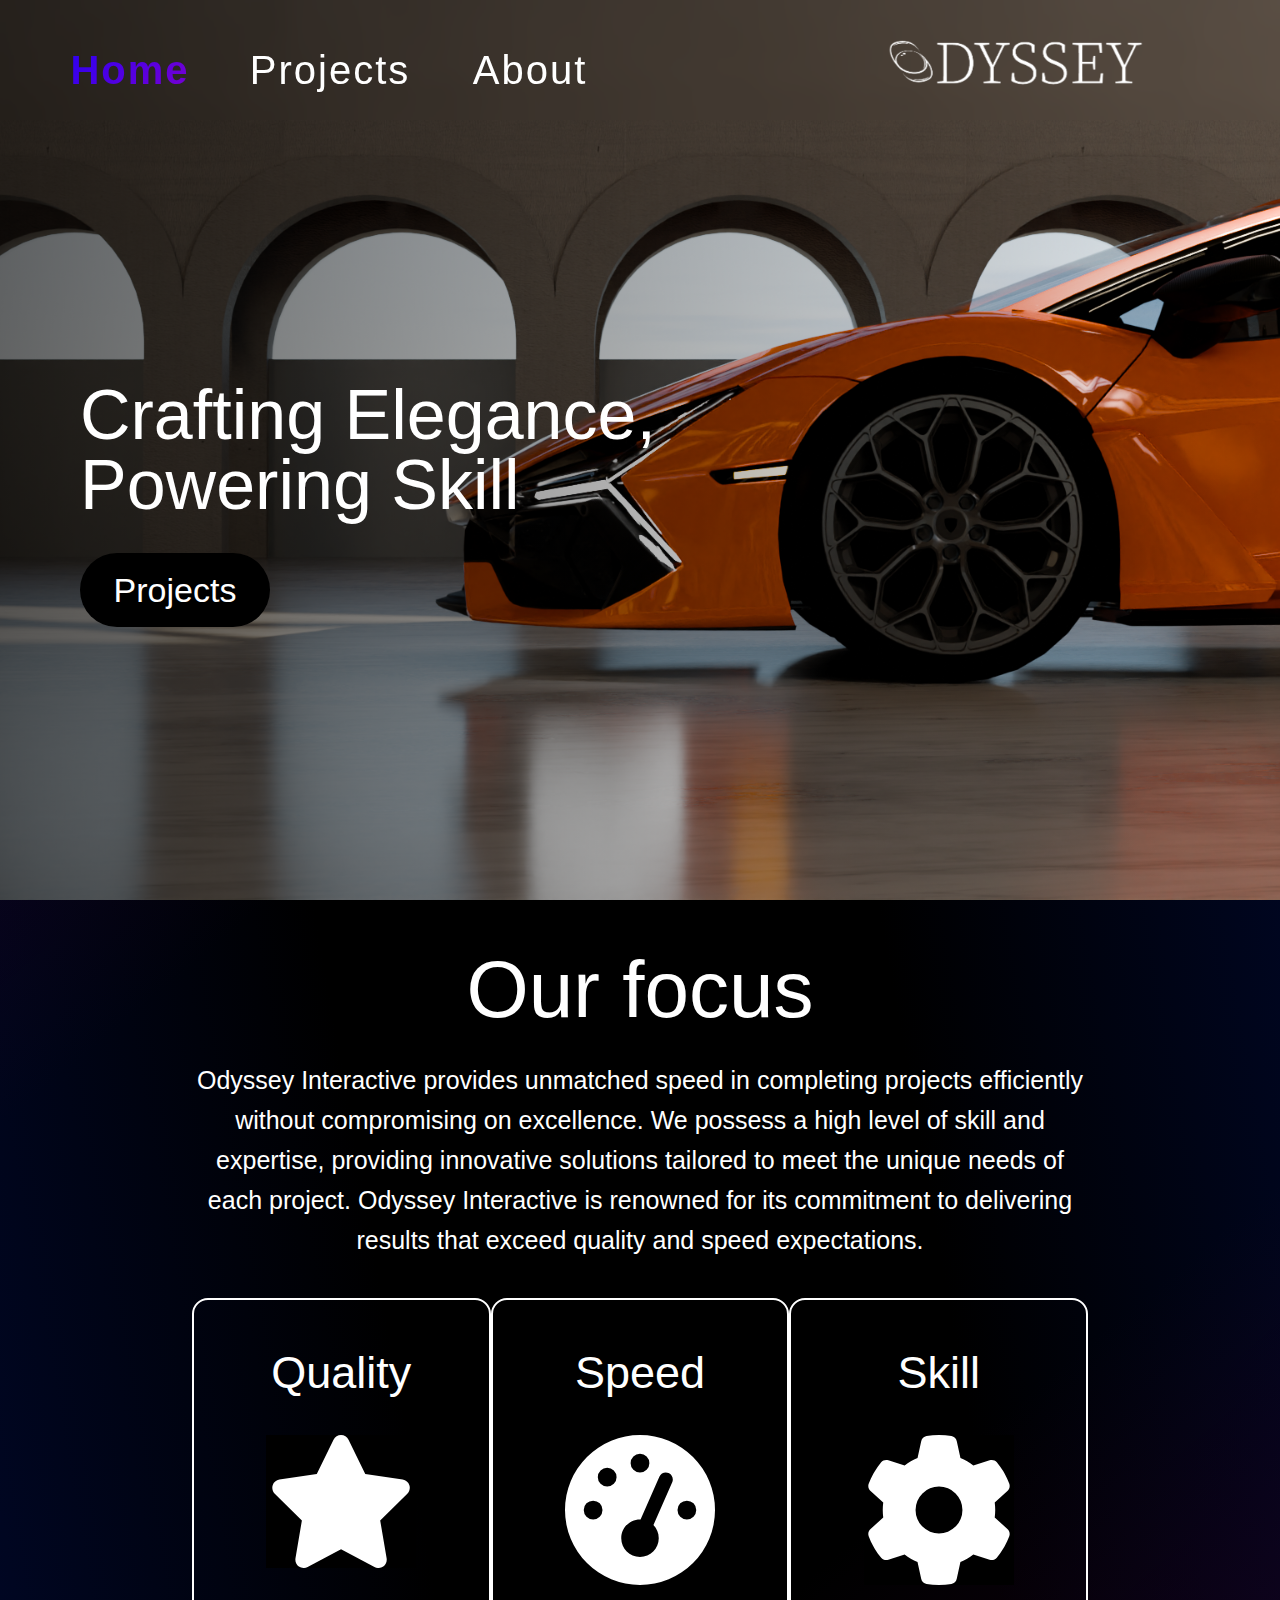
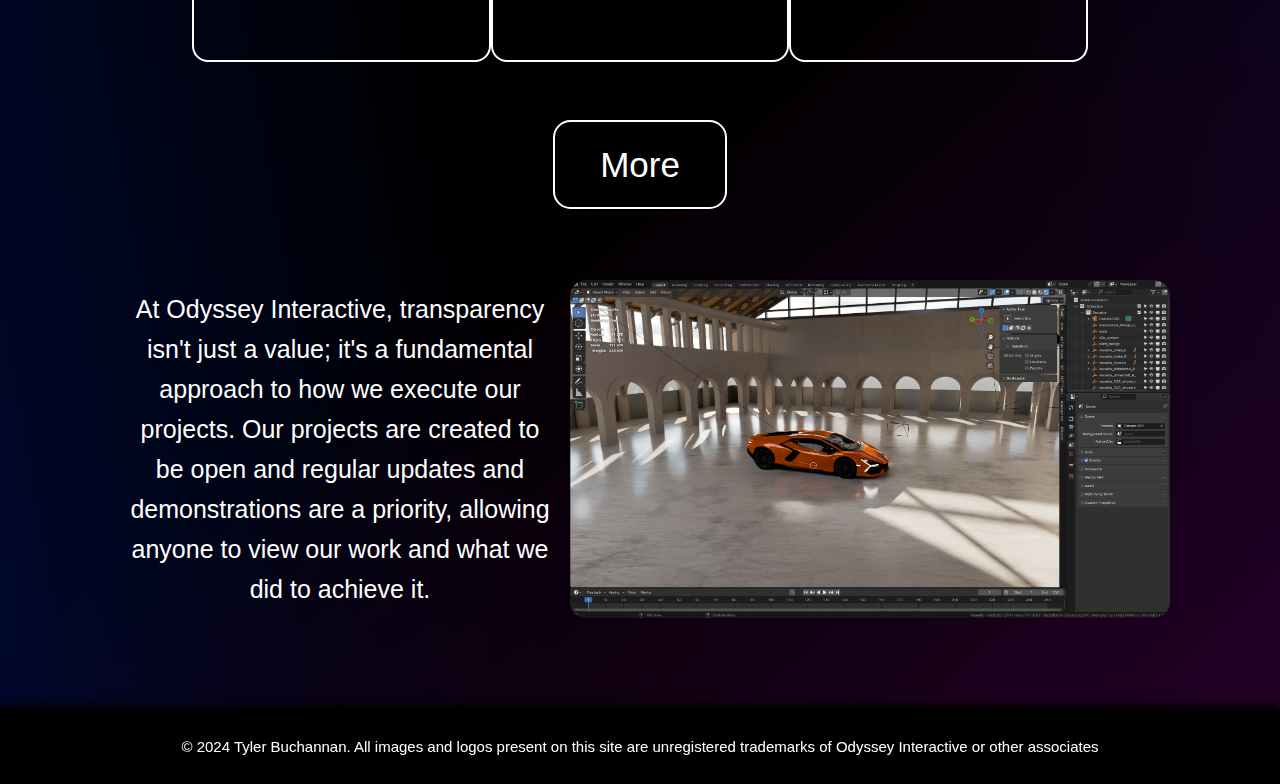
==== portfolio/index.html @ 2bde065d "fin" ====
<!DOCTYPE html>
<html lang="en">
<head>
    <meta charset="UTF-8">
    <meta name="viewport" content="width=device-width, initial-scale=1.0">
    <link rel="stylesheet" href="styles.css">
    <script src="https://code.jquery.com/jquery-3.7.1.js" integrity="sha256-eKhayi8LEQwp4NKxN+CfCh+3qOVUtJn3QNZ0TciWLP4=" crossorigin="anonymous"></script>
    <title>Odyssey | Home</title>
    <link href="images/ico/Logo.png" rel="icon" media="(prefers-color-scheme: dark)">
    <link href="images/ico/Logo_dark.png" rel="icon" media="(prefers-color-scheme: light)">
    <script src="script.js"></script>
</head>
<body>
    <div id="reveal"></div>
    <header>
        <div id="headerBar">
            <div id="menuIcon">
                <div id="bar1"></div>
                <div id="bar2"></div>
                <div id="bar3"></div>
            </div>
            <img src="images/ico/Logo.png" alt="Odyssey Logo" id="icon">
            <img src="images/ico/Fulltext.png" alt="Odyssey Logo" id="fullicon">
        </div>
        <nav id="navBar">
            <ul>
                <li id="object1" class="firstObj currentActiveLI"><a href="index.html">Home</a></li>
                <li id="object2" class="secondObj"><a href="projects/index.html">Projects</a></li>
                <li id="object3" class="thirdObj"><a href="about/index.html">About</a></li>
            </ul>
        </nav>
    </header>
    <div id="hero">
        <img src="images/body/side.png" alt="Revuelto">
        <h1>Crafting Elegance, Powering Skill</h1>
        <a href="projects/index.html" class="button">Projects</a>
        <div><!-- Gradient overlay --></div>
    </div>
    <div id="body">
        <h1>Our focus</h1>
        <p class="bodyParagraphCenter">Odyssey Interactive provides unmatched speed in completing projects efficiently without compromising on excellence. We possess a high level of skill and expertise, providing innovative solutions tailored to meet the unique needs of each project. Odyssey Interactive is renowned for its commitment to delivering results that exceed quality and speed expectations.</p>
        <div id="cardContainer">
            <div>
                <h1>Quality</h1>
                <img src="images/ico/star-solid.svg" alt="" class="cardicon">
            </div>
            <div>
                <h1>Speed</h1>
                <img src="images/ico/gauge-high-solid.svg" alt="" class="cardicon">
            </div>
            <div>
                <h1>Skill</h1>
                <img src="images/ico/gear-solid.svg" alt="" class="cardicon">
            </div>
        </div>
        <a href="about/index.html" class="button">More</a>
        <div class="gridElement">
            <p class="bodyParagraphCenter">At Odyssey Interactive, transparency isn't just a value; it's a fundamental approach to how we execute our projects. Our projects are created to be open and regular updates and demonstrations are a priority, allowing anyone to view our work and what we did to achieve it.</p>
            <!-- REPLACE -->
            <img src="images/body/scene.png" alt="Blender Scene">
        </div>
    </div>
    <footer>
        &copy; 2024 Tyler Buchannan. All images and logos present on this site are unregistered trademarks of Odyssey Interactive or other associates
    </footer>
</body>
</html>
---- portfolio/styles.css ----
html, body, div, span, applet, object, iframe,
h1, h2, h3, h4, h5, h6, p, blockquote, pre,
a, abbr, acronym, address, big, cite, code,
del, dfn, em, img, ins, kbd, q, s, samp,
small, strike, strong, sub, sup, tt, var,
b, u, i, center,
dl, dt, dd, ol, ul, li,
fieldset, form, label, legend,
table, caption, tbody, tfoot, thead, tr, th, td,
article, aside, canvas, details, embed, 
figure, figcaption, footer, header, hgroup, 
menu, nav, output, ruby, section, summary,
time, mark, audio, video {
	margin: 0;
	padding: 0;
	border: 0;
	font-size: 100%;
	font: inherit;
	vertical-align: baseline;
}
/* HTML5 display-role reset for older browsers */
article, aside, details, figcaption, figure, 
footer, header, hgroup, menu, nav, section {
	display: block;
}
body {
	line-height: 1;
}
ol, ul {
	list-style: none;
}
blockquote, q {
	quotes: none;
}
blockquote:before, blockquote:after,
q:before, q:after {
	content: '';
	content: none;
}
table {
	border-collapse: collapse;
	border-spacing: 0;
}

/* END RESET */

@keyframes reveal {
    0% {
        opacity: 0.9;
        display: block;
    }
    25% {
        opacity: 0.85;
    }
    100% {
        opacity: 0;
        display: none;
    }
}

@keyframes slideIn {
    0% {
        opacity: 0;
        transform: translateY(0);
    }
    100% {
        opacity: 1;
        transform: translateY(-50%);
    }
}

@media screen and (max-width: 1200px) {
    @keyframes slideIn {
        0% {
            opacity: 0;
            transform: translateY(0);
        }
        100% {
            opacity: 1;
            transform: translateY(-40%);
        }
    }
}

#reveal {
    opacity: 0;
    z-index: 200;
    display: block;
    position: fixed;
    background-color: black;
    left: 0;
    right: 0;
    bottom: 0;
    top: 0;
    pointer-events: none;
    animation-name: reveal;
    animation-timing-function: cubic-bezier();
    animation-duration: 0.5s;
}

#hero h1, #hero a {
    animation: slideIn 1s;
}

/* set all anchor elements to inherit the properties of the parent element */

a {
    text-decoration: inherit;
    color: inherit;
    font-family: inherit;
    font-weight: inherit;
}

body {
    background: linear-gradient(140deg, rgb(34, 0, 37), rgba(0, 0, 0, 0), rgba(0, 0, 0, 0), rgb(34, 0, 37)),
                linear-gradient(260deg, rgb(0, 8, 44), rgba(0, 0, 0, 0), rgba(0, 0, 0, 0), rgb(0, 8, 44));
    background-size: cover;
    background-color: black;
    background-repeat: no-repeat;
    min-height: 100vh;
    min-width: 100%;
    -ms-overflow-style: none;
    scrollbar-width: none;
}

::-webkit-scrollbar {
    display: none;
}

#icon {
    display: none;
}

#menu {
    display: none;
}

#fullicon {
    display: block;
    height: 120px;
}

/* header area */

header {
    display: flex;
    z-index: 98;
    width: 100%;
    height: 120px;
    position: fixed;
}

#headerBar {
    display: flex;
    position: relative;
    background-color: transparent;
    backdrop-filter: blur(10px);
    padding: 10px 120px;
    align-items: center;
    justify-content: space-between;
    z-index: 100;
    width: 100%;
}

/* nav list */

#navBar {
    display: block;
    position: fixed;
    z-index: 100;
    left: 30px;
    right: 0;
    top: 20px;
    height: 120px;
    width: 600px;
    max-width: 100%;
    text-align: center;
    color: white;
    font-family: 'Gill Sans', 'Gill Sans MT', Calibri, 'Trebuchet MS', sans-serif;
    letter-spacing: 2px;
    font-weight: lighter;
    line-height: 100px;
    font-size: 40px;
    opacity: 1;
    pointer-events: all;
    background-size: cover;
}

#navBar ul {
    display: flex;
    align-items: center;
    justify-content: center;
}

#navBar li {
    width: 400px;
}

.currentActiveLI {
    background: linear-gradient(135deg, rgb(13, 0, 255), rgb(152, 0, 195));
    color: transparent;
    background-clip: text;
    font-weight: bold;
}

/* hero image */

#hero {
    position: relative;
    width: 100%;
    height: 100vh;
}

#hero img {
    display: block;
    position: relative;
    width: inherit;
    height: inherit;
    object-fit: cover;
    object-position: center;
    z-index: 1;
}

#hero h1 {
    display: block;
    position: absolute;
    font-size: 70px;
    color: white;
    font-family: 'Gill Sans', 'Gill Sans MT', Calibri, 'Trebuchet MS', sans-serif;
    transform: translateY(-50%);
    top: 50%;
    left: 80px;
    width: 600px;
    min-width: 250px;
    z-index: 50;
}

#hero .button {
    display: block;
    position: absolute;
    font-size: 34px;
    font-family: Arial, Helvetica, sans-serif;
    color: white;
    margin: 40px auto;
    text-align: center;
    width: 150px;
    border-radius: 3em;
    padding: 20px;
    border: none;
    background-color: black;
    transform: translateY(-50%);
    top: calc(50% + 100px);
    left: 80px;
    z-index: 60;
    transition: 0.2s;
}

#hero .button:hover {
    box-shadow: 0 0 15px rgb(152, 0, 195);
}

#hero .button:active {
    border: none;
    color: black;
    background-color: white;
}

#hero div {
    display: block;
    position: absolute;
    z-index: 2;
    left: 0;
    right: 0;
    top: 0;
    bottom: 0;
    background: linear-gradient(90deg, rgba(0, 0, 0, 0.6), rgba(0, 0, 0, 0));
}

#heroAlt {
    position: relative;
    width: 100%;
    height: 50vh;
}

#heroAlt img {
    display: block;
    position: relative;
    width: inherit;
    height: inherit;
    object-fit: cover;
    object-position: center;
    z-index: 1;
}

#heroAlt div {
    display: block;
    position: absolute;
    z-index: 2;
    left: 0;
    right: 0;
    top: 0;
    bottom: 0;
    background: linear-gradient(90deg, rgba(0, 0, 0, 0.6), rgba(0, 0, 0, 0));
}

/* Body paragraphs & images */

#body {
    padding: 20px 110px;
}

#body h1 {
    color: white;
    font-family: 'Gill Sans', 'Gill Sans MT', Calibri, 'Trebuchet MS', sans-serif;
    font-weight: lighter;
    font-size: 80px;
    text-align: center;
    margin: 30px 0;
}

.bodyParagraphCenter {
    color: white;
    font-family: Arial, Helvetica, sans-serif;
    font-size: 25px;
    line-height: 40px;
    text-align: center;
    margin: 20px auto;
    width: 70vw;
    padding: 0 20px;
}

.button {
    display: block;
    font-size: 35px;
    font-family: Arial, Helvetica, sans-serif;
    color: white;
    margin: 40px auto;
    text-align: center;
    width: 120px;
    border-radius: 0.5em;
    padding: 25px;
    border: white 2px solid;
    background-color: black;
    transition: 0.2s;
}

.button:hover {
    box-shadow: 0 0 25px rgb(152, 0, 195);
}

.button:active {
    border: black 2px solid;
    color: black;
    background-color: white;
}

.gridElement {
    display: grid;
    margin: 60px auto;
    grid-template-columns: 1fr 1fr;
    grid-template-rows: 1fr;
}

.gridElement p {
    grid-column: 1/2;
    grid-row: 1/2;
    width: auto;
}

.gridElement img {
    display: block;
    grid-column: 2/3;
    grid-row: 1/2;
    width: 600px;
    border-radius: 1em;
    margin: auto;
}

#resume {
    grid-column: 1/3;
    grid-row: 1/2;
}

/* cards */

#cardContainer {
    display: flex;
    justify-content: space-between;
    width: 70vw;
    height: 400px;
    margin: auto;
}

#cardContainer div {
    border: 2px white solid;
    border-radius: 1em;
    width: 290px;
    padding: 30px;
    min-height: 300px;
    margin: auto;
}

#cardContainer div h1 {
    font-size: 45px;
    margin: 20px auto;
    text-wrap: nowrap;
}

#cardContainer div p {
    font-size: 30px;
    margin: auto;
    font-family: 'Gill Sans', 'Gill Sans MT', Calibri, 'Trebuchet MS', sans-serif;
    color: white;
}

.cardicon {
    display: block;
    color: white;
    background-color: white;
    filter: invert();
    width: 150px;
    height: auto;
    margin: 40px auto;
}

/* image grid on project page */

.imagesGrid {
    display: flex;
    justify-content: space-around;
    flex-wrap: wrap;
    max-width: 1600px;
    align-items: center;
    margin: auto;
}

.imagesGrid img {
    display: block;
    width: 500px;
    height: 300px;
    object-fit: cover;
    object-position: center;
    border-radius: 1em;
}

.cardimg {
    display: block;
    width: 200px;
    height: 200px;
    object-fit: cover;
    object-position: center;
    margin: auto;
}

.imagesGrid a {
    position: relative;
    margin: 20px 0;
}

.imgOverlay {
    display: block;
    position: absolute;
    text-align: center;
    padding-top: 270px;
    font-family: 'Gill Sans', 'Gill Sans MT', Calibri, 'Trebuchet MS', sans-serif;
    font-weight: lighter;
    color: white;
    font-size: 25px;
    left: 0;
    right: 0;
    bottom: 0;
    top: 0;
    background: linear-gradient(360deg, black, rgba(0, 0, 0, 0), rgba(0, 0, 0, 0), rgba(0, 0, 0, 0));
    border-radius: 0 0 0.6em 0.6em;
    transition: 0.2s;
    opacity: 0;
}

.imgOverlay:hover {
    padding-top: 250px;
    opacity: 1;
}

/* footer */

footer {
    background-color: rgba(0, 0, 0, 0.8);
    color: white;
    padding: 30px;
    font-size: 15px;
    text-align: center;
    font-family: 'Franklin Gothic Medium', 'Arial Narrow', Arial, sans-serif;
    box-shadow: 0px -4px 8px black;
    backdrop-filter: blur(20px);
    position: absolute;
    left: 0;
    right: 0;
}

@media screen and (max-width: 1200px) {
    #fullicon {
        display: none;
        height: 80px;
    }

    /* header area */

    header {
        display: flex;
        z-index: 98;
        width: 100%;
        height: 100px;
        position: fixed;
    }

    #headerBar {
        display: flex;
        position: relative;
        /* background-color: rgba(0, 0, 0, 0.9); */
        background-color: transparent;
        backdrop-filter: blur(10px);
        padding: 10px 20px;
        align-items: center;
        justify-content: space-between;
        /* box-shadow: 0 4px 8px black; */
        z-index: 100;
        width: 100%;
    }

    #icon {
        display: block;
        width: 80px;
        height: auto;
    }

    /* hamburger menu */

    #menuIcon {
        display: flex;
        width: 60px;
        height: 60px;
        flex-direction: column;
        justify-content: space-between;
        z-index: 100;
    }

    #bar1, #bar2, #bar3 {
        display: block;
        margin: auto;
        width: inherit;
        height: 8px;
        border-radius: 1em;
        background-color: white;
        transition: 0.2s;
        z-index: 100;
    }

    .bar1Active {
        transform: translateY(20px) rotate(45deg);
    }

    .bar2Active {
        transform: rotate(-135deg);
    }

    .bar3Active {
        transform: translateY(-20px) rotate(-45deg);
    }

    /* nav list */

    #navBar {
        display: flex;
        position: fixed;
        z-index: 99;
        left: 0;
        right: 0;
        top: 0;
        bottom: 0;
        height: auto;
        width: auto;
        max-width: 100%;
        align-items: center;
        text-align: center;
        justify-content: center;
        color: white;
        font-family: 'Gill Sans', 'Gill Sans MT', Calibri, 'Trebuchet MS', sans-serif;
        letter-spacing: 2px;
        font-weight: lighter;
        line-height: 120px;
        font-size: 70px;
        backdrop-filter: blur(10px);
        opacity: 0;
        transition: 0.3s ease-out;
        pointer-events: none;
        background: linear-gradient(to bottom, black, rgba(0, 0, 0, 0.5), black);
        background-size: cover;
    }
    
    #navBar ul {
        display: block;
    }

    .navOpen {
        opacity: 1 !important;
        pointer-events: all !important;
    }

    .currentActiveLI {
        background: linear-gradient(135deg, rgb(13, 0, 255), rgb(152, 0, 195));
        color: transparent;
        background-clip: text;
        font-weight: bold;
    }

    /* transition for child objects in nav list */
    
    #object1, #object3 {
        transition: 0.4s;
    }

    #object2 {
        transition: 0.2s;
    }

    .firstObj {
        transform: translateY(120px) scale(0.3);
    }

    .secondObj {
        transform: scale(0.1);
    }

    .thirdObj {
        transform: translateY(-120px) scale(0.3);
    }

    /* hero image */

    #hero {
        position: relative;
        width: 100%;
        height: 100vh;
    }

    #hero img {
        display: block;
        position: relative;
        width: 100%;
        height: 100vh;
        object-fit: cover;
        object-position: center;
        z-index: 1;
    }

    #hero h1 {
        display: block;
        position: absolute;
        font-size: 40px;
        color: white;
        font-family: 'Gill Sans', 'Gill Sans MT', Calibri, 'Trebuchet MS', sans-serif;
        transform: translateY(-40%);
        top: 40%;
        left: 20px;
        min-width: 300px;
        max-width: 460px;
        width: 70vw;
        z-index: 50;
    }

    #hero .button {
        display: block;
        position: absolute;
        font-size: 24px;
        font-family: Arial, Helvetica, sans-serif;
        color: white;
        margin: 40px auto;
        text-align: center;
        width: 100px;
        border-radius: 3em;
        padding: 15px;
        border: none;
        background-color: black;
        transform: translateY(-40%);
        top: calc(40% + 60px);
        left: 20px;
        z-index: 60;
    }

    #hero .button:active {
        border: none;
        color: black;
        background-color: white;
    }

    #hero div {
        display: block;
        position: absolute;
        z-index: 2;
        left: 0;
        right: 0;
        top: 0;
        bottom: 0;
        background: linear-gradient(90deg, rgba(0, 0, 0, 0.6), rgba(0, 0, 0, 0));
    }

    #heroAlt {
        position: relative;
        width: 100%;
        height: 40vh;
    }
    
    #heroAlt img {
        display: block;
        position: relative;
        width: inherit;
        height: inherit;
        object-fit: cover;
        object-position: center;
        z-index: 1;
    }
    
    #heroAlt div {
        display: block;
        position: absolute;
        z-index: 2;
        left: 0;
        right: 0;
        top: 0;
        bottom: 0;
        background: linear-gradient(90deg, rgba(0, 0, 0, 0.6), rgba(0, 0, 0, 0));
    }

    /* Body paragraphs & images */

    #body {
        padding: 20px;
    }

    #body h1 {
        color: white;
        font-family: 'Gill Sans', 'Gill Sans MT', Calibri, 'Trebuchet MS', sans-serif;
        font-weight: lighter;
        font-size: 60px;
        text-align: center;
        margin: 4% 0;
    }

    .bodyParagraphCenter {
        color: white;
        font-family: Arial, Helvetica, sans-serif;
        font-size: 20px;
        line-height: 40px;
        text-align: center;
        margin: 20px auto;
        max-width: 900px;
    }

    .button {
        display: block;
        font-size: 30px;
        font-family: Arial, Helvetica, sans-serif;
        color: white;
        margin: 40px auto;
        text-align: center;
        width: 120px;
        border-radius: 0.5em;
        padding: 15px;
        border: white 2px solid;
        background-color: black;
    }

    .button:active {
        border: black 2px solid;
        color: black;
        background-color: white;
    }

    .gridElement {
        display: grid;
        margin: 20px auto;
        grid-template-columns: 1fr;
        grid-template-rows: 1fr;
    }

    .gridElement p {
        grid-column: 1/2;
        grid-row: 1/2;
    }

    .gridElement img {
        display: block;
        grid-column: 1/2;
        grid-row: 2/3;
        width: 90vw;
        border-radius: 1em;
        margin: auto;
    }

    #resume {
        grid-column: 1/2;
        grid-row: 1/3;
    }

    /* cards */

    #cardContainer {
        display: flex;
        flex-direction: column;
        justify-content: space-between;
        width: 90vw;
        height: 1200px;
        margin: auto;
    }

    #cardContainer div {
        border: 2px white solid;
        border-radius: 1em;
        width: 250px;
        padding: 30px;
        min-height: 250px;
        margin: auto;
    }

    #cardContainer div h1 {
        font-size: 45px;
        margin: 20px auto;
        text-wrap: wrap;
    }

    #cardContainer div p {
        font-size: 20px;
        line-height: 30px;
        margin: auto;
        font-family: 'Gill Sans', 'Gill Sans MT', Calibri, 'Trebuchet MS', sans-serif;
        color: white;
    }

    .cardicon {
        display: block;
        color: white;
        background-color: white;
        filter: invert();
        width: 150px;
        height: auto;
        margin: 40px auto;
    }

    /* image grid on project page */

    .imagesGrid {
        display: flex;
        justify-content: space-around;
        flex-wrap: wrap;
        max-width: 90%;
        align-items: center;
        margin: auto;
    }

    .imagesGrid img {
        display: block;
        width: 300px;
        height: 180px;
        object-fit: cover;
        object-position: center;
        border-radius: 1em;
    }

    .imgOverlay {
        display: none;
    }

    .imagesGrid a {
        position: relative;
        margin: 20px 0;
    }

    .cardimg {
        display: block;
        width: 150px;
        height: 150px;
        object-fit: cover;
        object-position: center;
        margin: auto;
    }

    /* footer */

    footer {
        background-color: rgba(0, 0, 0, 0.8);
        color: white;
        padding: 30px;
        font-size: 15px;
        text-align: center;
        font-family: 'Franklin Gothic Medium', 'Arial Narrow', Arial, sans-serif;
        box-shadow: 0px -4px 8px black;
        backdrop-filter: blur(20px);
        position: absolute;
        left: 0;
        right: 0;
    }
}
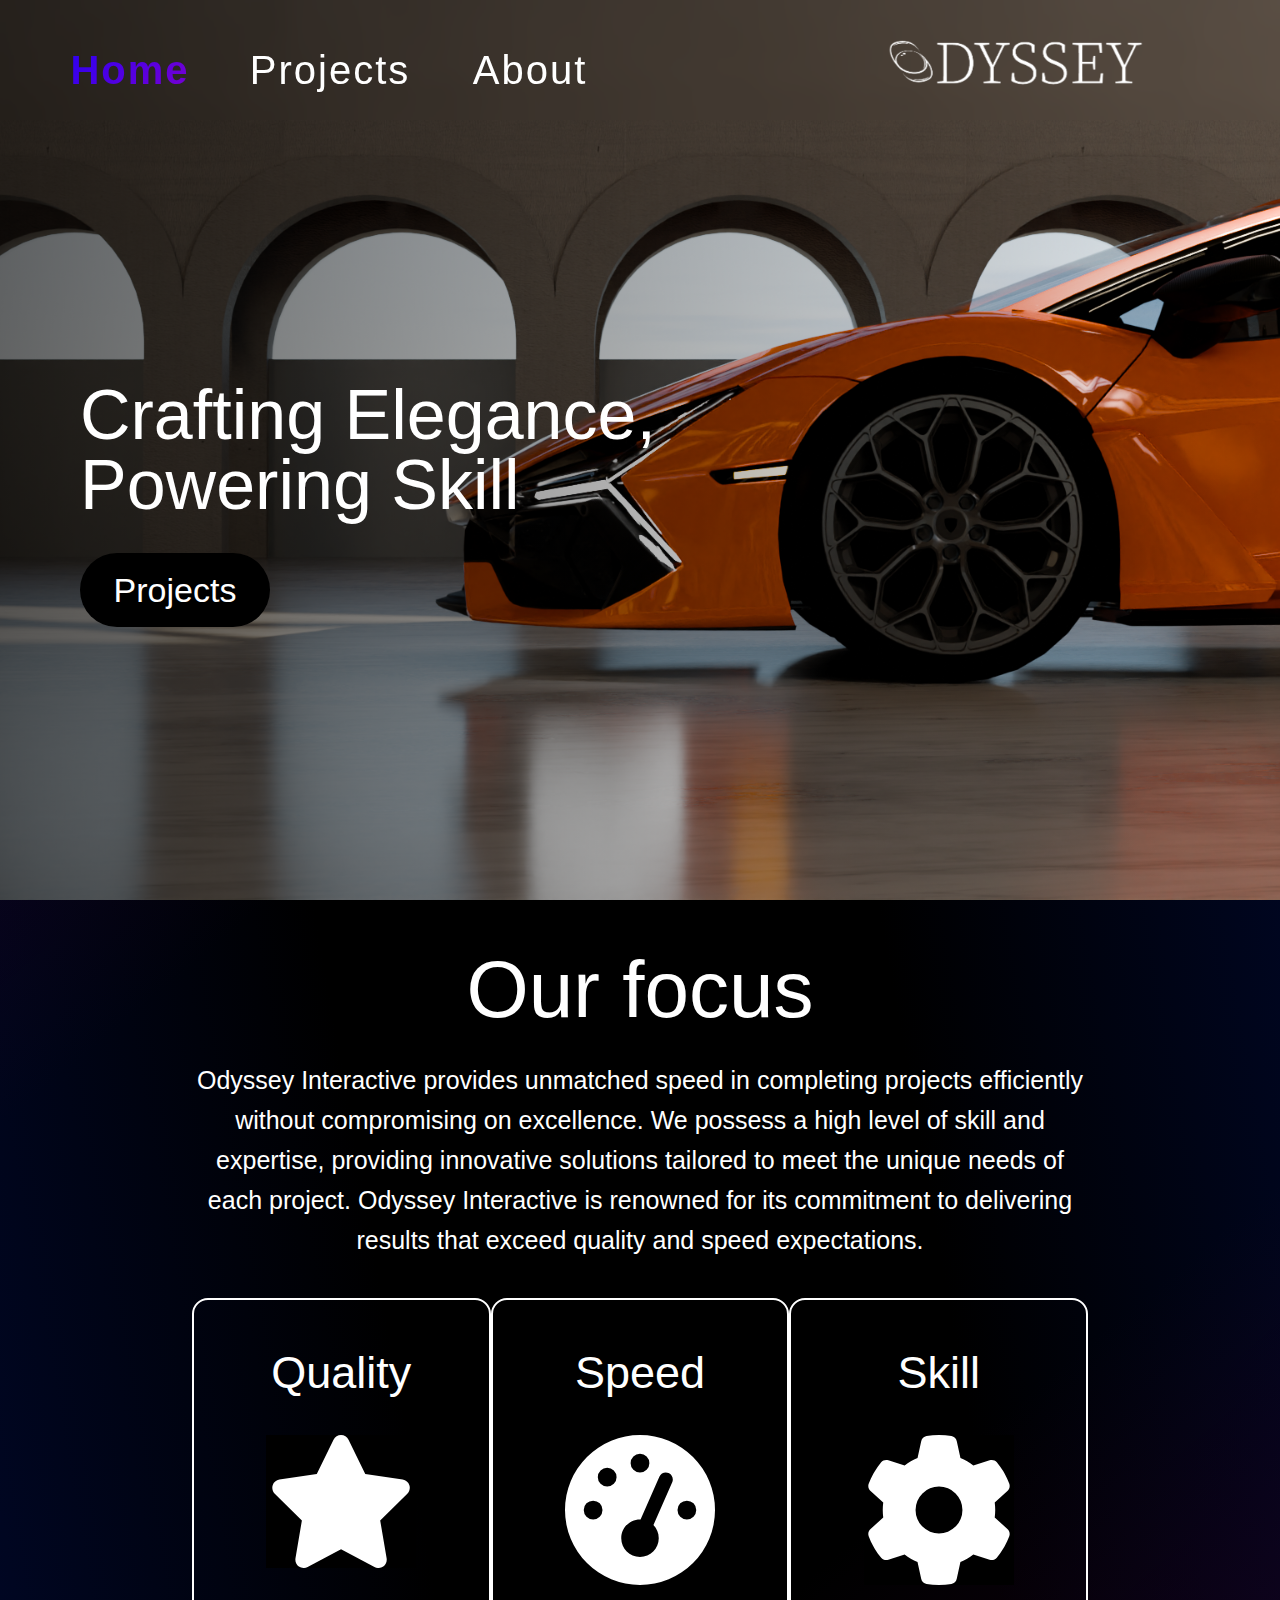
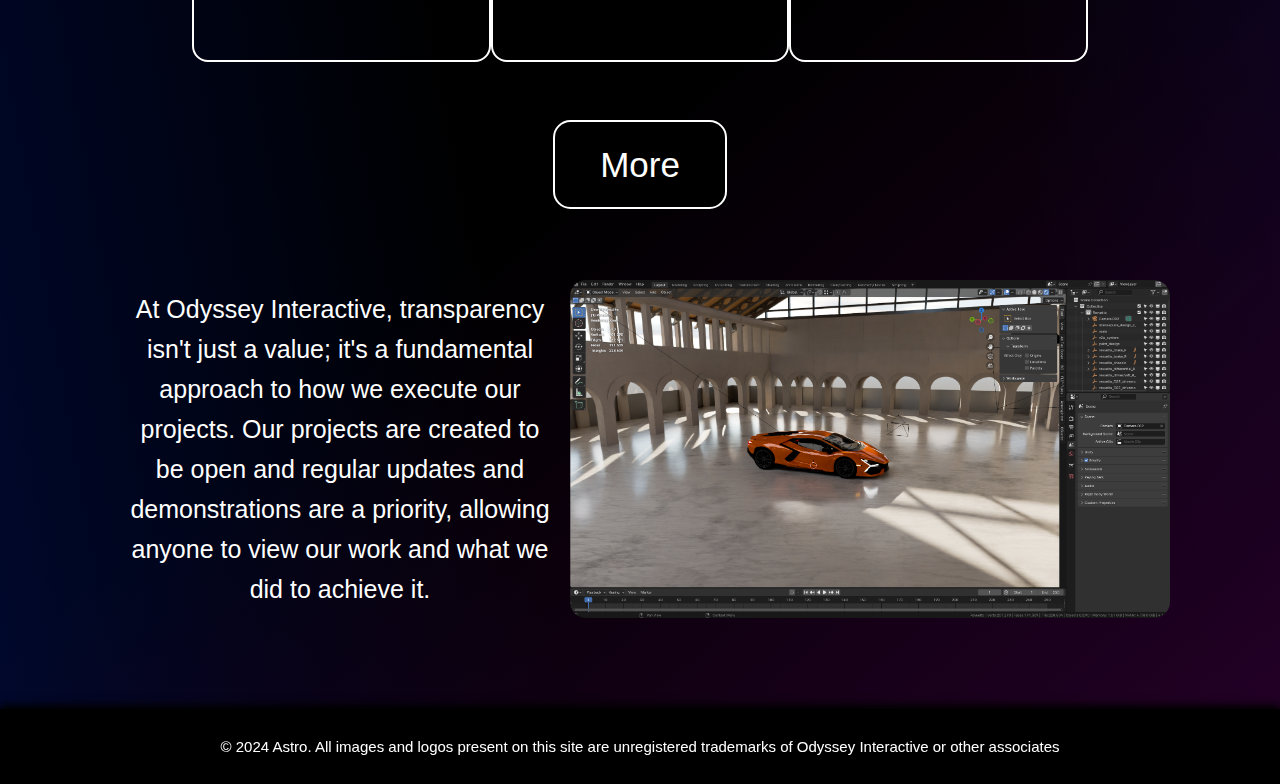
==== commit 568fa1aa: "redact" ====
--- a/portfolio/index.html
+++ b/portfolio/index.html
@@ -61,7 +61,7 @@
         </div>
     </div>
     <footer>
-        &copy; 2024 Tyler Buchannan. All images and logos present on this site are unregistered trademarks of Odyssey Interactive or other associates
+        &copy; 2024 Astro. All images and logos present on this site are unregistered trademarks of Odyssey Interactive or other associates
     </footer>
 </body>
 </html>